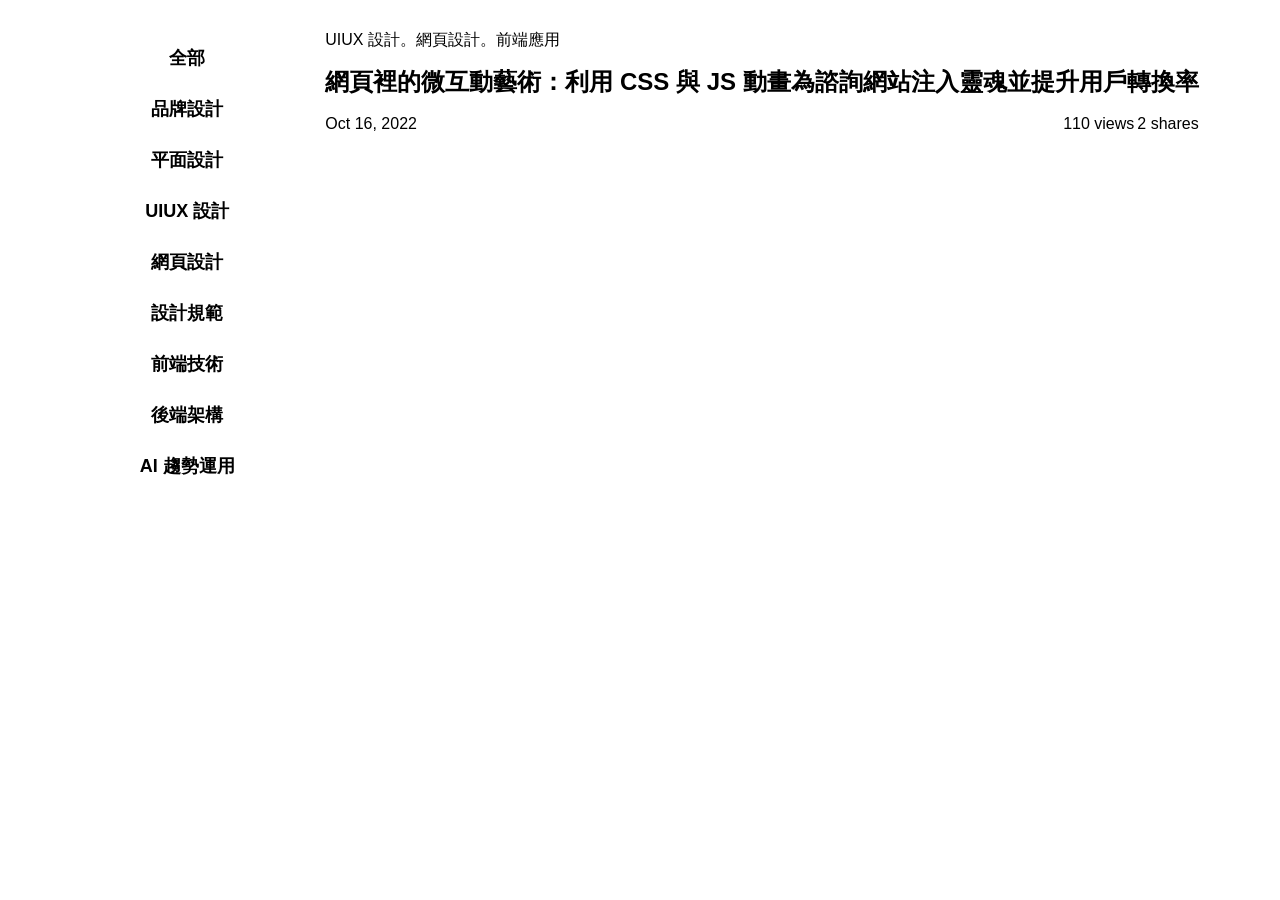
==== markup_homework/index.html @ 10311dfe "push first" ====
<!DOCTYPE html>
<html lang="en">
<head>
    <meta charset="UTF-8">
    <meta name="viewport" content="width=device-width, initial-scale=1.0">
    <link rel="stylesheet" href="style.css">
    <title>Flex 切版任務 - 部落格文章卡片設計 - Suyang</title>
</head>
<body>
    <div class="container">
        <div class="left">
            <ul class="tab">
                <li><a href="#">全部</a></li>
                <li><a href="#">品牌設計</a></li>
                <li><a href="#">平面設計</a></li>
                <li><a href="#">UIUX 設計</a></li>
                <li><a href="#">網頁設計</a></li>
                <li><a href="#">設計規範</a></li>
                <li><a href="#">前端技術</a></li>
                <li><a href="#">後端架構</a></li>
                <li><a href="#">AI 趨勢運用</a></li>
            </ul>
        </div>
        <div class="list">
            <div class="content">
                <img src="https://github.com/hexschool/2022-web-layout-training/blob/main/2026-web-camp/blog_1.png?raw=true" alt="">
                <div class="info">
                    <p>UIUX 設計。網頁設計。前端應用</p>
                    <h2>網頁裡的微互動藝術：利用 CSS 與 JS 動畫為諮詢網站注入靈魂並提升用戶轉換率</h2>
                    <div class="data">
                        <p>Oct 16, 2022</p>
                        <div class="views-shares">
                            <p>110 views</p>
                            <p>2 shares</p>
                        </div>
                    </div>
                </div>
            </div>
        </div>
    </div>
</body>
</html>
---- markup_homework/style.css ----
/* http://meyerweb.com/eric/tools/css/reset/ 
   v2.0 | 20110126
   License: none (public domain)
*/

html, body, div, span, applet, object, iframe,
h1, h2, h3, h4, h5, h6, p, blockquote, pre,
a, abbr, acronym, address, big, cite, code,
del, dfn, em, img, ins, kbd, q, s, samp,
small, strike, strong, sub, sup, tt, var,
b, u, i, center,
dl, dt, dd, ol, ul, li,
fieldset, form, label, legend,
table, caption, tbody, tfoot, thead, tr, th, td,
article, aside, canvas, details, embed, 
figure, figcaption, footer, header, hgroup, 
menu, nav, output, ruby, section, summary,
time, mark, audio, video {
	margin: 0;
	padding: 0;
	border: 0;
	font-size: 100%;
	font: inherit;
	vertical-align: baseline;
}
/* HTML5 display-role reset for older browsers */
article, aside, details, figcaption, figure, 
footer, header, hgroup, menu, nav, section {
	display: block;
}
body {
	line-height: 1;
}
ol, ul {
	list-style: none;
}
blockquote, q {
	quotes: none;
}
blockquote:before, blockquote:after,
q:before, q:after {
	content: '';
	content: none;
}
table {
	border-collapse: collapse;
	border-spacing: 0;
}

.container{
    display: flex;
    margin: 0 auto;
    justify-content: center;
    width: 1296px;
    font-family:Verdana, Geneva, Tahoma, sans-serif;
    margin-top: 32px;
    margin-bottom: 32px;
}

.left {
    margin-right: 16px;
}

.list {
    margin-left: 16px;
}

.tab li a {
    display: flex;
    text-decoration: none;
    width: 180px;
    height: 51px;
    align-items: center;
    justify-content: center;
    font-size: 18px;
    font-weight: bold;
    color: black;
}

.tab li a:focus {
    display: flex;
    text-decoration: none;
    width: 180px;
    height: 51px;
    align-items: center;
    justify-content: center;
    font-size: 18px;
    font-weight: bold;
    color: white;
    background-color: black;
}

.content{
    display: flex;
    justify-content: space-between;
    align-items: center;
}

.content .info {
    margin-left: 16px;
}

.content .info p {
    margin-bottom: 16px;
    letter-spacing: 2%;
}

.content .info h2 {
    line-height: 1.5;
    font-size: 24px;
    font-weight: bold;
    margin-top: 16px;
    margin-bottom: 4px;
}

.data{
    display: flex;
    justify-content: space-between;
    margin-top: 16px;
}

.views-shares {
    display: flex;
}

.views-shares p{
    padding-left: 3px;
    letter-spacing: 2%;
}
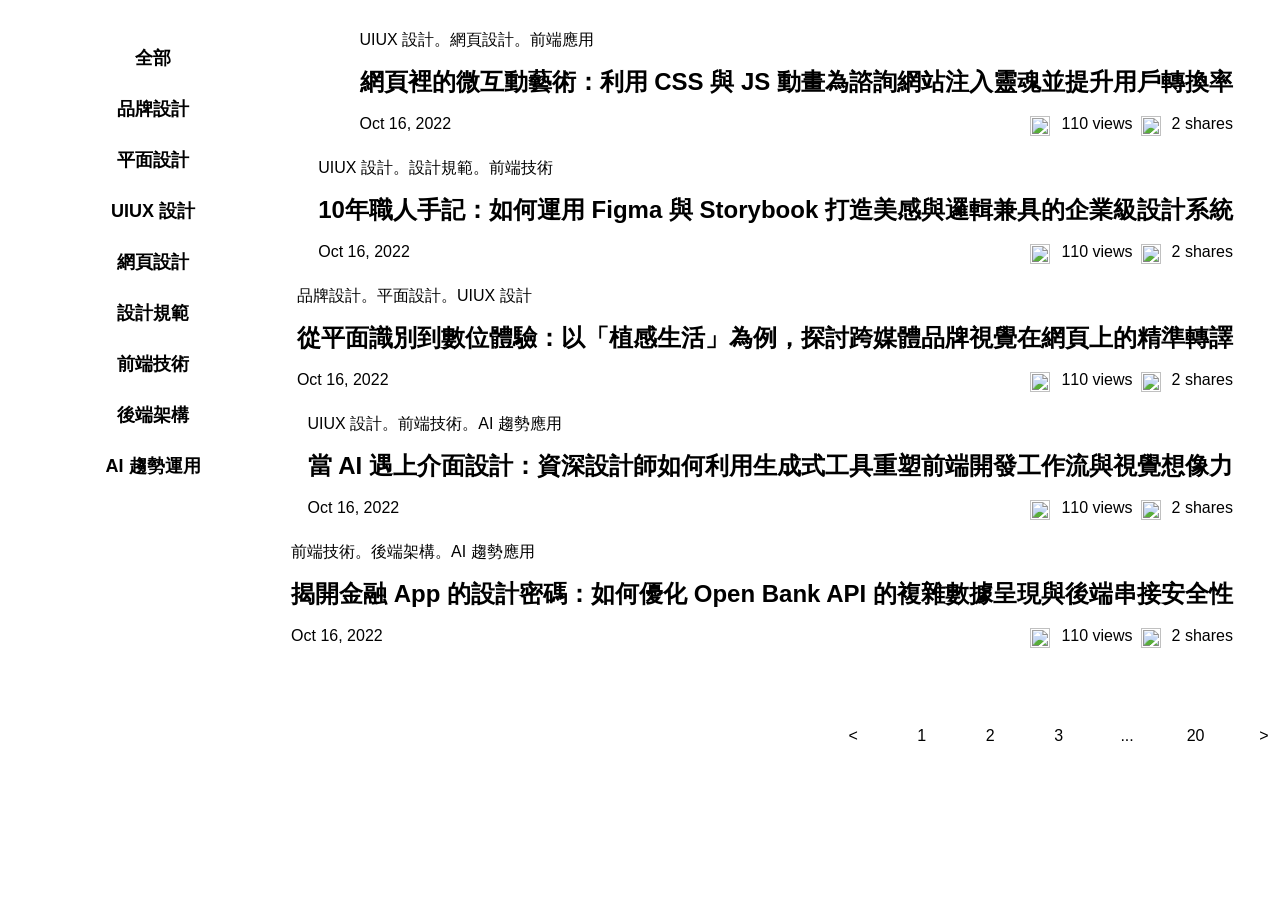
==== commit 395b73b4: "update HTML, CSS" ====
--- a/markup_homework/index.html
+++ b/markup_homework/index.html
@@ -23,20 +23,87 @@
         </div>
         <div class="list">
             <div class="content">
-                <img src="https://github.com/hexschool/2022-web-layout-training/blob/main/2026-web-camp/blog_1.png?raw=true" alt="">
+                <a href="#"><img src="https://github.com/hexschool/2022-web-layout-training/blob/main/2026-web-camp/blog_1.png?raw=true" alt="" height="256px"></a>
                 <div class="info">
                     <p>UIUX 設計。網頁設計。前端應用</p>
-                    <h2>網頁裡的微互動藝術：利用 CSS 與 JS 動畫為諮詢網站注入靈魂並提升用戶轉換率</h2>
+                    <a href="#"><h2>網頁裡的微互動藝術：利用 CSS 與 JS 動畫為諮詢網站注入靈魂並提升用戶轉換率</h2></a>
                     <div class="data">
                         <p>Oct 16, 2022</p>
                         <div class="views-shares">
-                            <p>110 views</p>
-                            <p>2 shares</p>
+                            <img src="https://github.com/SuyangAlex/Suyang-Portfolio/blob/main/markup_homework/images/viewer.png?raw=true" alt="" width="20px" height="20px"><p>110 views</p>
+                            <img src="https://github.com/SuyangAlex/Suyang-Portfolio/blob/main/markup_homework/images/share.png?raw=true" alt="" width="20px" height="20px"><p>2 shares</p>
+                        </div>
+                    </div>
+                </div>
+            </div>
+            <div class="content">
+                <a href="#"><img src="https://github.com/hexschool/2022-web-layout-training/blob/main/2026-web-camp/blog_2.png?raw=true" alt="" height="256px"></a>
+                <div class="info">
+                    <p>UIUX 設計。設計規範。前端技術</p>
+                    <a href="#"><h2>10年職人手記：如何運用 Figma 與 Storybook 打造美感與邏輯兼具的企業級設計系統</h2></a>
+                    <div class="data">
+                        <p>Oct 16, 2022</p>
+                        <div class="views-shares">
+                            <img src="https://github.com/SuyangAlex/Suyang-Portfolio/blob/main/markup_homework/images/viewer.png?raw=true" alt="" width="20px" height="20px"><p>110 views</p>
+                            <img src="https://github.com/SuyangAlex/Suyang-Portfolio/blob/main/markup_homework/images/share.png?raw=true" alt="" width="20px" height="20px"><p>2 shares</p>
+                        </div>
+                    </div>
+                </div>
+            </div>
+            <div class="content">
+                <a href="#"><img src="https://github.com/hexschool/2022-web-layout-training/blob/main/2026-web-camp/blog_3.png?raw=true" alt="" height="256px"></a>
+                <div class="info">
+                    <p>品牌設計。平面設計。UIUX 設計</p>
+                    <a href="#"><h2>從平面識別到數位體驗：以「植感生活」為例，探討跨媒體品牌視覺在網頁上的精準轉譯</h2></a>
+                    <div class="data">
+                        <p>Oct 16, 2022</p>
+                        <div class="views-shares">
+                            <img src="https://github.com/SuyangAlex/Suyang-Portfolio/blob/main/markup_homework/images/viewer.png?raw=true" alt="" width="20px" height="20px"><p>110 views</p>
+                            <img src="https://github.com/SuyangAlex/Suyang-Portfolio/blob/main/markup_homework/images/share.png?raw=true" alt="" width="20px" height="20px"><p>2 shares</p>
+                        </div>
+                    </div>
+                </div>
+            </div>
+            <div class="content">
+                <a href="#"><img src="https://github.com/hexschool/2022-web-layout-training/blob/main/2026-web-camp/blog_4.png?raw=true" alt="" height="256px"></a>
+                <div class="info">
+                    <p>UIUX 設計。前端技術。AI 趨勢應用</p>
+                    <a href="#"><h2>當 AI 遇上介面設計：資深設計師如何利用生成式工具重塑前端開發工作流與視覺想像力</h2></a>
+                    <div class="data">
+                        <p>Oct 16, 2022</p>
+                        <div class="views-shares">
+                            <img src="https://github.com/SuyangAlex/Suyang-Portfolio/blob/main/markup_homework/images/viewer.png?raw=true" alt="" width="20px" height="20px"><p>110 views</p>
+                            <img src="https://github.com/SuyangAlex/Suyang-Portfolio/blob/main/markup_homework/images/share.png?raw=true" alt="" width="20px" height="20px"><p>2 shares</p>
+                        </div>
+                    </div>
+                </div>
+            </div>
+            <div class="content">
+                <a href="#"><img src="https://github.com/hexschool/2022-web-layout-training/blob/main/2026-web-camp/blog_5.png?raw=true" alt="" height="256px"></a>
+                <div class="info">
+                    <p>前端技術。後端架構。AI 趨勢應用</p>
+                    <a href="#"><h2>揭開金融 App 的設計密碼：如何優化 Open Bank API 的複雜數據呈現與後端串接安全性</h2></a>
+                    <div class="data">
+                        <p>Oct 16, 2022</p>
+                        <div class="views-shares">
+                            <img src="https://github.com/SuyangAlex/Suyang-Portfolio/blob/main/markup_homework/images/viewer.png?raw=true" alt="" width="20px" height="20px"><p>110 views</p>
+                            <img src="https://github.com/SuyangAlex/Suyang-Portfolio/blob/main/markup_homework/images/share.png?raw=true" alt="" width="20px" height="20px"><p>2 shares</p>
                         </div>
                     </div>
                 </div>
             </div>
         </div>
     </div>
+    <div class="footer">
+        <div class="page">
+            <a href="#">&lt;</a>
+            <a href="#">1</a>
+            <a href="#">2</a>
+            <a href="#">3</a>
+            <a href="#">...</a>
+            <a href="#">20</a>
+            <a href="#">&gt;</a>
+        </div>
+    </div>
 </body>
 </html>
--- a/markup_homework/style.css
+++ b/markup_homework/style.css
@@ -94,6 +94,17 @@
     display: flex;
     justify-content: space-between;
     align-items: center;
+    margin-bottom: 24px;
+}
+
+.content .info a{
+    text-decoration: none;
+    color: black;
+}
+
+.content .info a:hover{
+    text-decoration: none;
+    color: #DC700F;
 }
 
 .content .info {
@@ -113,7 +124,7 @@
     margin-bottom: 4px;
 }
 
-.data{
+.content .info .data{
     display: flex;
     justify-content: space-between;
     margin-top: 16px;
@@ -121,9 +132,64 @@
 
 .views-shares {
     display: flex;
+    justify-content: center;
 }
 
-.views-shares p{
+.views-shares img, .views-shares p {
+    margin-left: 8px;
+}
+
+.info .data p{
+    margin-bottom: 0;
+}
+
+.data .views-shares p{
     padding-left: 3px;
     letter-spacing: 2%;
+    margin-bottom: 0px;
+}
+
+.footer {
+    display: flex;
+    margin: 0 auto;
+    justify-content: flex-end;
+    width: 1296px;
+    font-family:Verdana, Geneva, Tahoma, sans-serif;
+    margin-top: 32px;
+    margin-bottom: 32px;
+}
+
+.footer .page a {
+    display: inline-flex;
+    align-items: center;
+    justify-content: center;
+    height: 40px;
+    width: 40px;
+    text-decoration: none;
+    margin: 12px;
+    color: black;
+}
+
+.footer .page a:hover {
+    display: inline-flex;
+    align-items: center;
+    justify-content: center;
+    height: 40px;
+    width: 40px;
+    text-decoration: none;
+    margin: 12px;
+    color: #DC700F;
+}
+
+.footer .page a:focus {
+    display: inline-flex;
+    align-items: center;
+    justify-content: center;    
+    height: 40px;
+    width: 40px;
+    text-decoration: none;
+    margin: 12px;
+    color: white;
+    background-color: #404040;
+    border-radius: 50%;
 }
